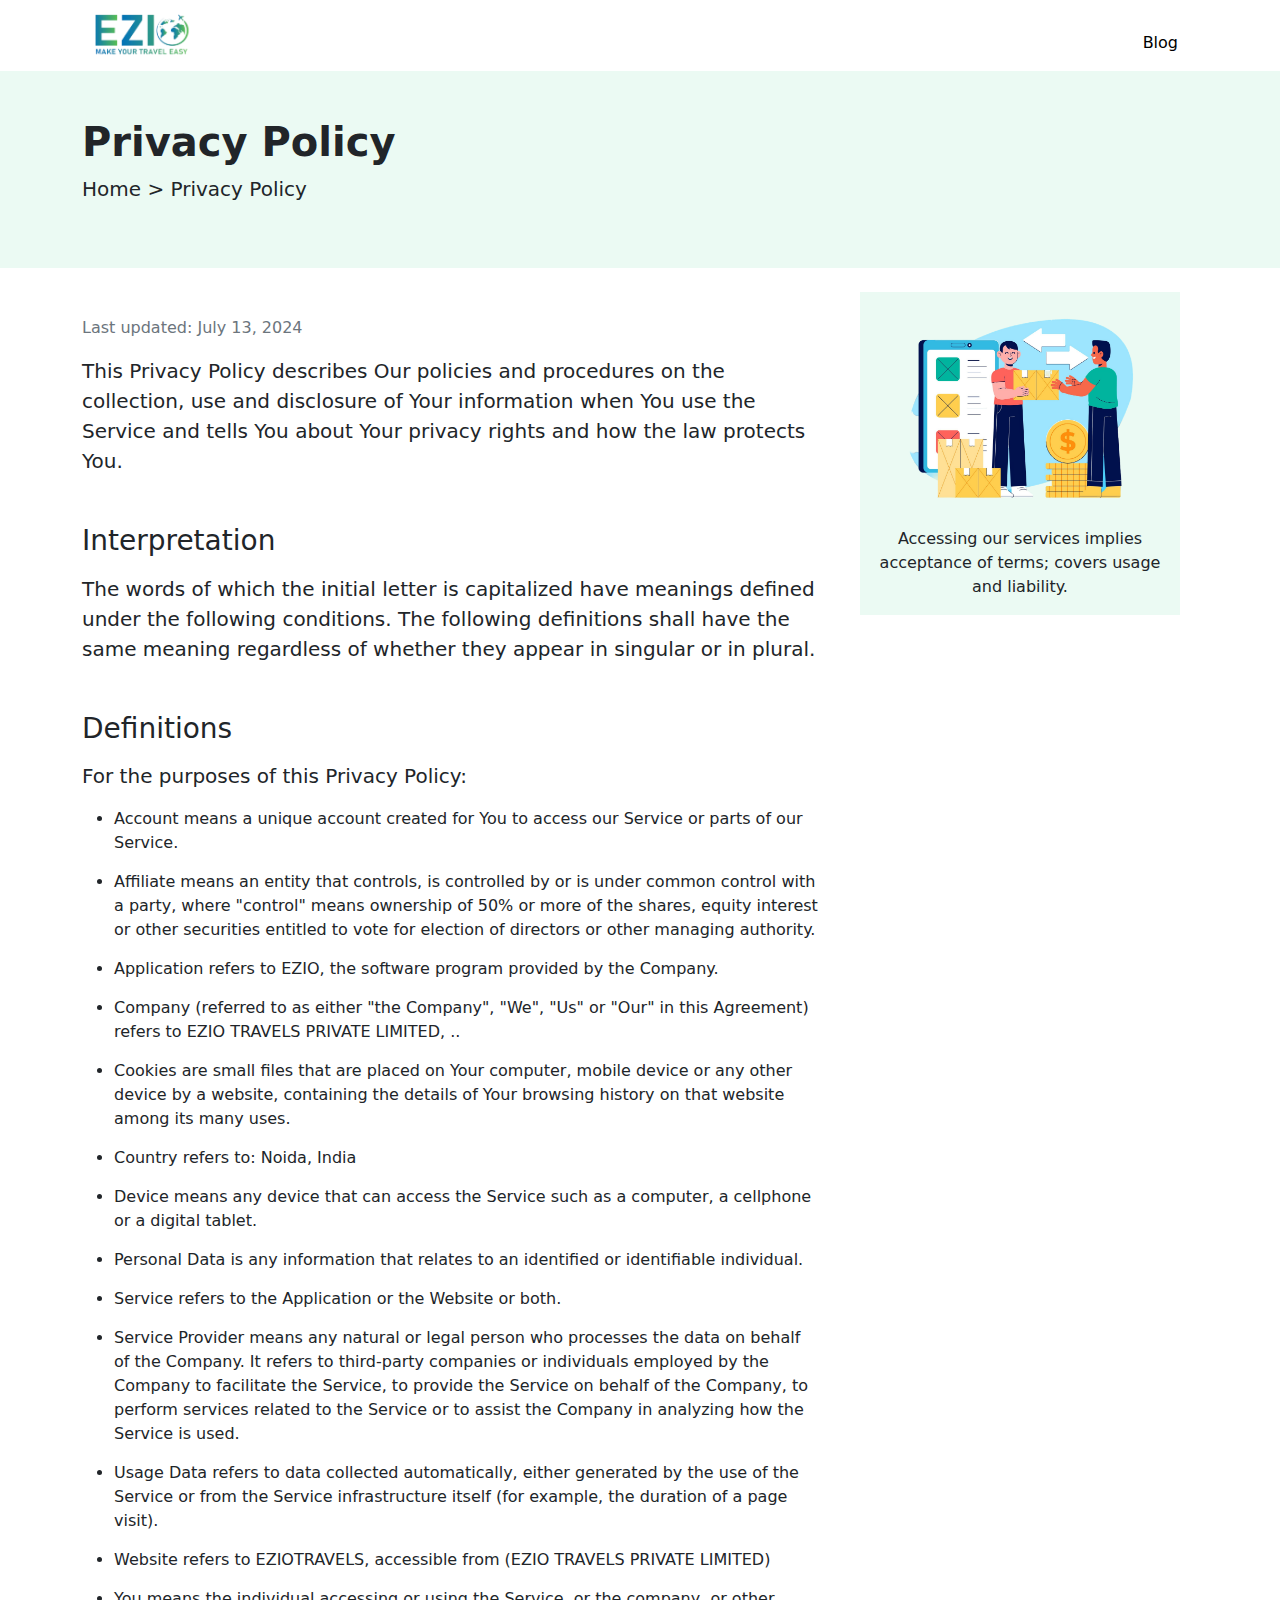
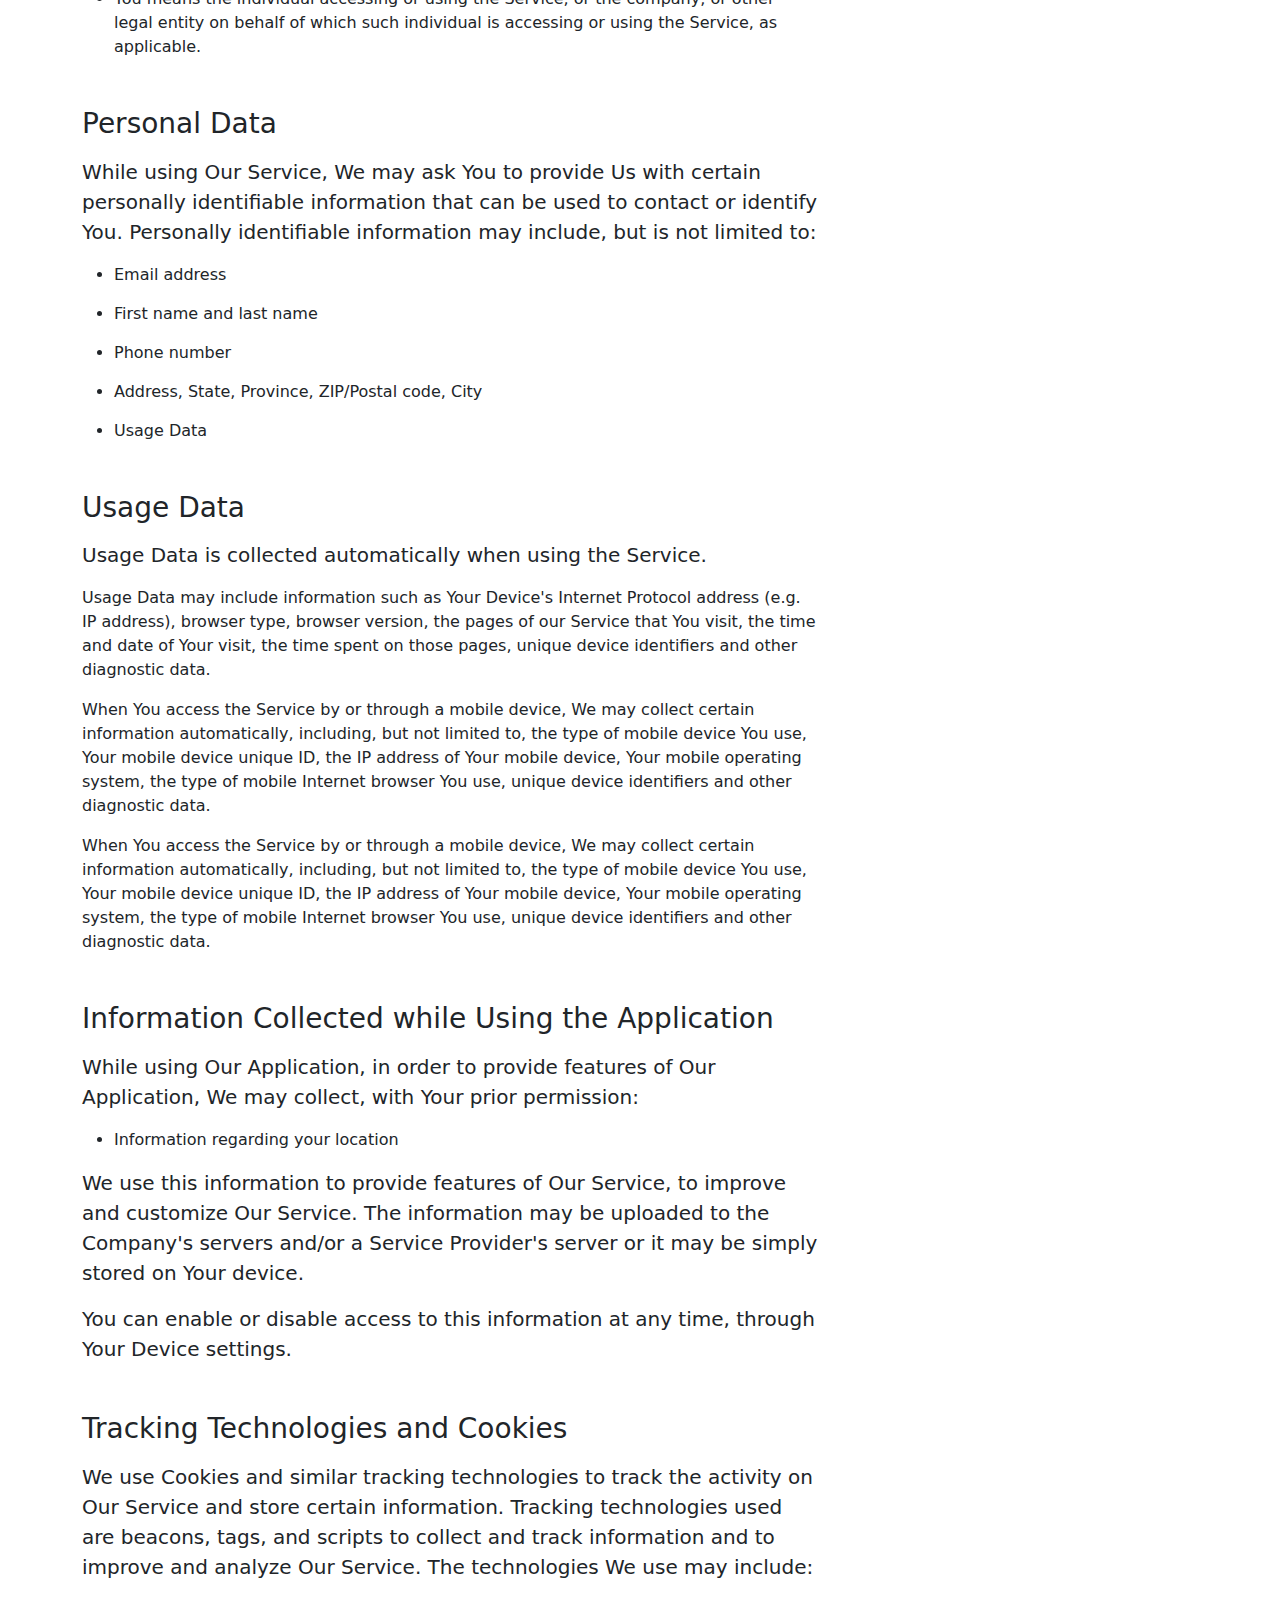
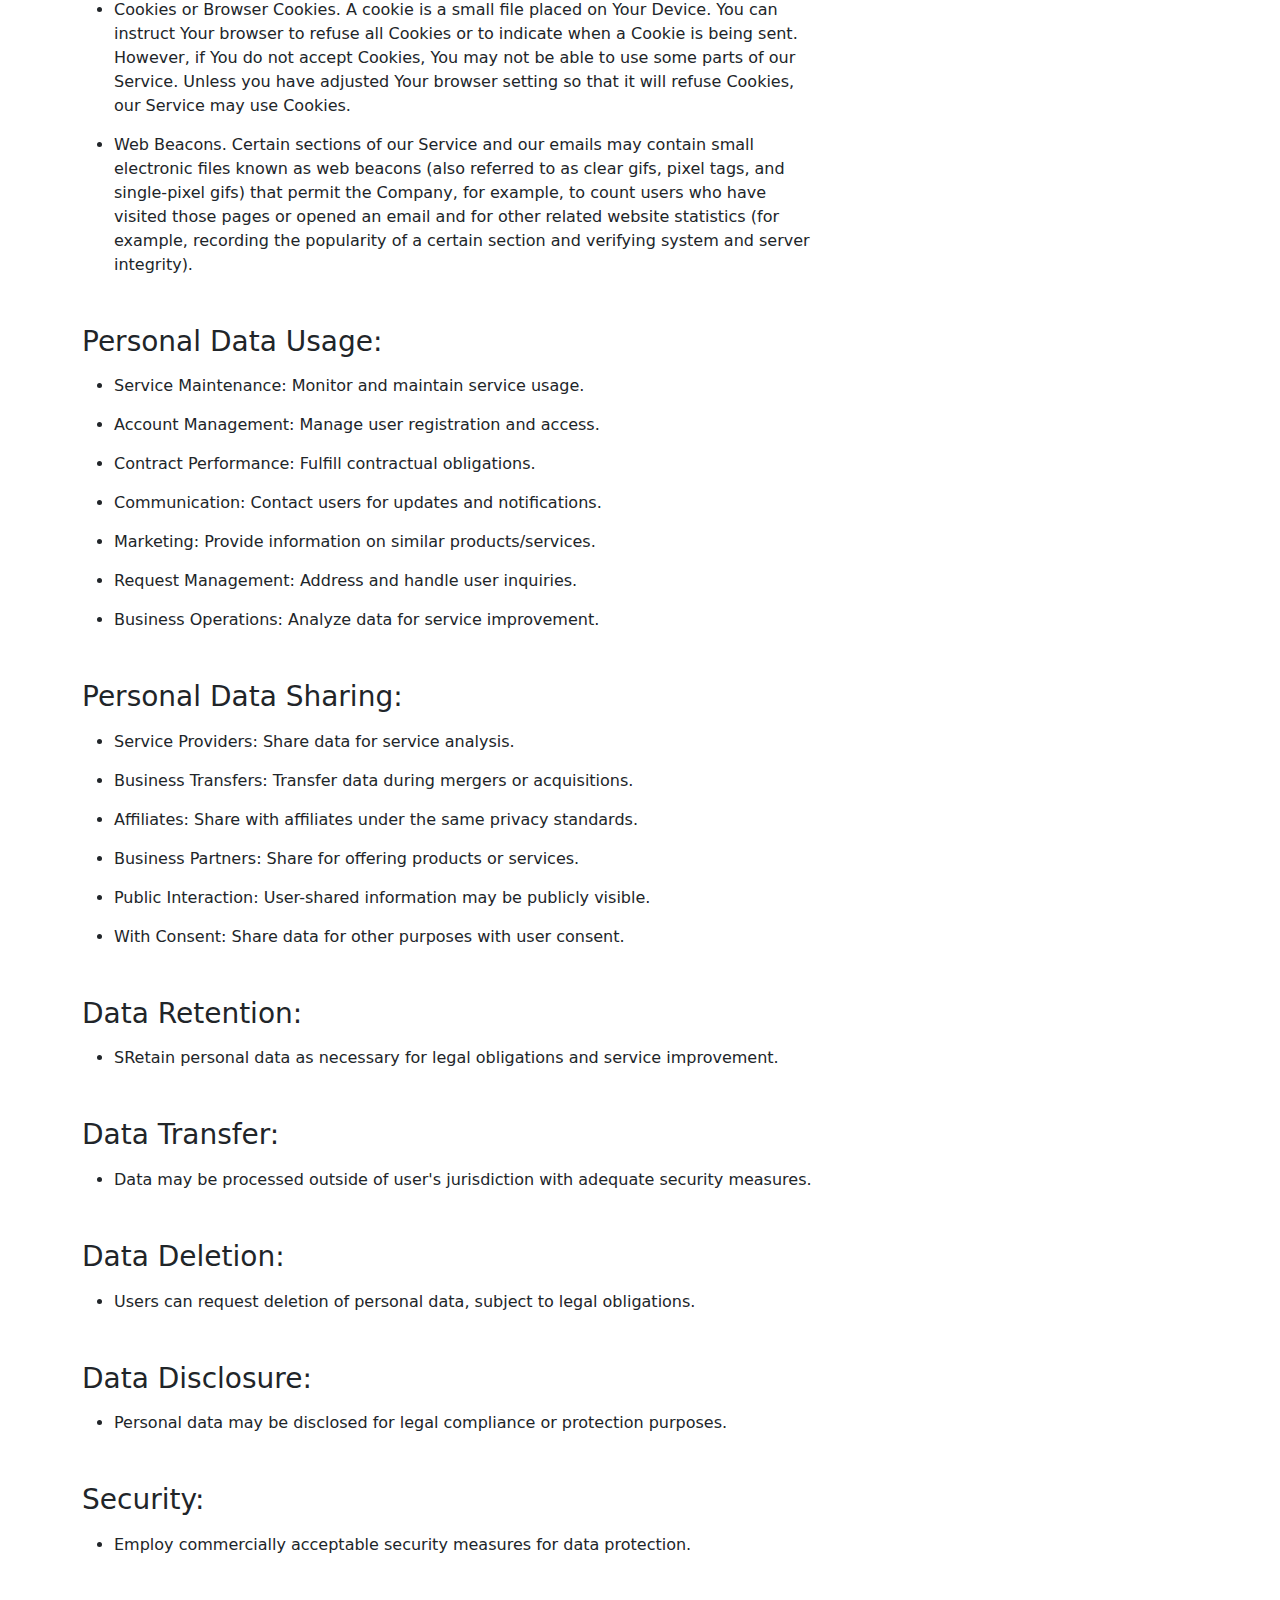
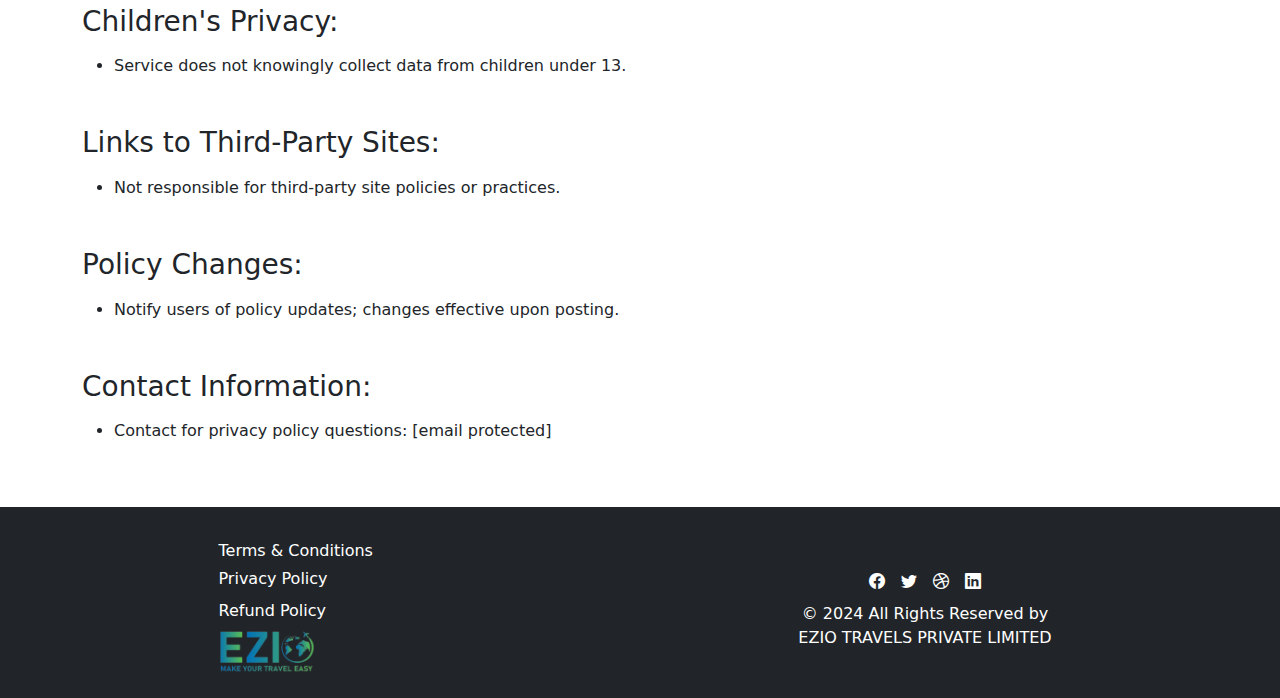
==== privacyPolicy.html @ 4a04f069 "nikhil" ====
<!DOCTYPE html>
<html lang="en">

<head>
    <meta charset="UTF-8">
    <meta name="viewport" content="width=device-width, initial-scale=1.0">
    <link rel="stylesheet" href="https://cdn.jsdelivr.net/npm/bootstrap@5.3.3/dist/css/bootstrap.min.css">
    <link rel="stylesheet" href="https://cdnjs.cloudflare.com/ajax/libs/font-awesome/6.5.2/css/all.min.css">
    <link rel="stylesheet" href="https://cdn.jsdelivr.net/npm/bootstrap-icons@1.11.3/font/bootstrap-icons.min.css">
    <title>Document</title>
    <style>
        body {
            padding-top: 70px;
            /* Height of the fixed navbar */
        }

        .navCont-fluid {
            background-color: #fff;
            position: fixed;
            top: 0;
            width: 100%;
            z-index: 1000;
        }

        .termCondition {
            background-color: #EBFAF3;
        }

        .getStart {
            background-color: #018650;
            color: #fff;
            border: none;
        }

        .introImg {

            padding: 1rem;
        }

        .T-and-CImg {
            position: absolute;
            top: auto;
            right: 100px;
            width: 100%;
            max-width: 25%;
            background-color: #EBFAF3;
        }

        .fixed-position {
            position: fixed;
            top: 50px;
            right: 100px;
            width: 25%;
            z-index: 1000;
        }

        li {
            margin-top: 15px;
        }

        @media (max-width: 992px) {
            .T-and-CImg {
                display: none !important;
            }
        }
    </style>
</head>

<body>
    <div class="container-fluid navCont-fluid">
        <div class="container">
            <nav class="navbar navbar-expand-lg">
                <div class="container-fluid">
                    <a class="navbar-brand" href="./index.html"><img style="height: auto; width: 100px;"
                            src="images/EZILogo.png" alt=""></a>
                    <button class="navbar-toggler" type="button" data-bs-toggle="collapse"
                        data-bs-target="#navbarNavDropdown" aria-controls="navbarNavDropdown" aria-expanded="false"
                        aria-label="Toggle navigation">
                        <span class="navbar-toggler-icon"></span>
                    </button>
                    <div class="collapse navbar-collapse me-auto" id="navbarNavDropdown">
                        <ul class="navbar-nav ms-auto">
                            <li class="nav-item">
                                <a class="nav-link active" aria-current="page" href="/BlogPage.html">Blog</a>
                            </li>
                        </ul>
                    </div>
                </div>
            </nav>
        </div>
    </div>

    <!-- *******************Privacy Policy***************** -->
    <div class="container-fluid termCondition">
        <div class="container py-5">
            <h1 class="fs-1 fw-bold">Privacy Policy</h1>
            <p class="fs-5">Home > Privacy Policy</p>
        </div>
    </div>
    <div class="container mb-5">
        <div class="row">
            <div class="col-lg-8 col-md-12 sm-12">
                <p class="mt-5 text-secondary">Last updated: July 13, 2024</p>
                <p class="fs-5">This Privacy Policy describes Our policies and procedures on the collection, use and
                    disclosure of Your information when You use the Service and tells You about Your privacy rights and
                    how the law protects You.

                </p>

                <h5 class="mt-5 fs-3 mb-3">Interpretation</h5>
                <p class="fs-5">The words of which the initial letter is capitalized have meanings defined under the
                    following conditions. The following definitions shall have the same meaning regardless of whether
                    they appear in singular or in plural.
                </p>

                <h5 class="mt-5 fs-3 mb-3">Definitions</h5>
                <p class="fs-5">For the purposes of this Privacy Policy:</p>

                <ul>
                    <li> Account means a unique account created for You to access our Service or parts of our Service.
                    </li>


                    <li>Affiliate means an entity that controls, is controlled by or is under common control with a
                        party, where "control" means ownership of 50% or more of the shares, equity interest or other
                        securities entitled to vote for election of directors or other managing authority.
                    </li>

                    <li>Application refers to EZIO, the software program provided by the Company.
                    </li>
                    <li>Company (referred to as either "the Company", "We", "Us" or "Our" in this Agreement) refers to
                        EZIO TRAVELS PRIVATE LIMITED, ..
                    </li>
                    <li>Cookies are small files that are placed on Your computer, mobile device or any other device by a
                        website, containing the details of Your browsing history on that website among its many uses.
                    </li>
                    <li>Country refers to: Noida, India
                    </li>
                    <li>Device means any device that can access the Service such as a computer, a cellphone or a digital
                        tablet.
                    </li>
                    <li>Personal Data is any information that relates to an identified or identifiable individual.
                    </li>
                    <li>Service refers to the Application or the Website or both.
                    </li>
                    <li>Service Provider means any natural or legal person who processes the data on behalf of the
                        Company. It refers to third-party companies or individuals employed by the Company to facilitate
                        the Service, to provide the Service on behalf of the Company, to perform services related to the
                        Service or to assist the Company in analyzing how the Service is used.
                    </li>
                    <li>Usage Data refers to data collected automatically, either generated by the use of the Service or
                        from the Service infrastructure itself (for example, the duration of a page visit).
                    </li>
                    <li>Website refers to EZIOTRAVELS, accessible from (EZIO TRAVELS
                        PRIVATE LIMITED)
                    </li>
                    <li>You means the individual accessing or using the Service, or the company, or other legal entity
                        on behalf of which such individual is accessing or using the Service, as applicable.
                    </li>
                </ul>


                <h5 class="mt-5 fs-3 mb-3">Personal Data</h5>
                <p class="fs-5">While using Our Service, We may ask You to provide Us with certain personally
                    identifiable information that can be used to contact or identify You. Personally identifiable
                    information may include, but is not limited to:</p>
                <ul>
                    <li> Email address</li>
                    <li>First name and last name
                    </li>
                    <li>Phone number
                    </li>
                    <li>Address, State, Province, ZIP/Postal code, City
                    </li>
                    <li>Usage Data
                    </li>
                </ul>
                <h5 class="mt-5 fs-3 mb-3">Usage Data</h5>
                <p class="fs-5">Usage Data is collected automatically when using the Service.</p>
                <p class="fs-6 ">Usage Data may include information such as Your Device's Internet Protocol address
                    (e.g.
                    IP address), browser type, browser version, the pages of our Service that You visit, the time and
                    date of Your visit, the time spent on those pages, unique device identifiers and other diagnostic
                    data.</p>
                <p class="fs-6">When You access the Service by or through a mobile device, We may collect certain
                    information
                    automatically, including, but not limited to, the type of mobile device You use, Your mobile device
                    unique ID, the IP address of Your mobile device, Your mobile operating system, the type of mobile
                    Internet browser You use, unique device identifiers and other diagnostic data.</p>
                <p class="fs-6">When You access the Service by or through a mobile device, We may collect certain
                    information
                    automatically, including, but not limited to, the type of mobile device You use, Your mobile device
                    unique ID, the IP address of Your mobile device, Your mobile operating system, the type of mobile
                    Internet browser You use, unique device identifiers and other diagnostic data.</p>

                <h5 class="mt-5 fs-3 mb-3">Information Collected while Using the Application</h5>
                <p class="fs-5">While using Our Application, in order to provide features of Our Application, We may
                    collect, with Your prior permission:</p>
                <ul>
                    <li>Information regarding your location
                    </li>
                </ul>
                <p class="fs-5">We use this information to provide features of Our Service, to improve and customize Our
                    Service. The information may be uploaded to the Company's servers and/or a Service Provider's server
                    or it may be simply stored on Your device.
                </p>

                <p class="fs-5">You can enable or disable access to this information at any time, through Your Device
                    settings.</p>
                </p>

                <h5 class="mt-5 fs-3 mb-3">Tracking Technologies and Cookies</h5>
                <p class="fs-5">We use Cookies and similar tracking technologies to track the activity on Our Service
                    and store certain information. Tracking technologies used are beacons, tags, and scripts to collect
                    and track information and to improve and analyze Our Service. The technologies We use may include:
                </p>
                <ul>
                    <li> Cookies or Browser Cookies. A cookie is a small file placed on Your Device. You can instruct
                        Your browser to refuse all Cookies or to indicate when a Cookie is being sent. However, if You
                        do not accept Cookies, You may not be able to use some parts of our Service. Unless you have
                        adjusted Your browser setting so that it will refuse Cookies, our Service may use Cookies.
                    </li>
                    <li>Web Beacons. Certain sections of our Service and our emails may contain small electronic files
                        known as web beacons (also referred to as clear gifs, pixel tags, and single-pixel gifs) that
                        permit the Company, for example, to count users who have visited those pages or opened an email
                        and for other related website statistics (for example, recording the popularity of a certain
                        section and verifying system and server integrity).
                    </li>
                </ul>

                <h5 class="mt-5 fs-3 mb-3">Personal Data Usage:</h5>
                <ul>
                    <li>Service Maintenance: Monitor and maintain service usage.
                    </li>
                    <li>Account Management: Manage user registration and access.
                    </li>
                    <li>Contract Performance: Fulfill contractual obligations.
                    </li>
                    <li>Communication: Contact users for updates and notifications.
                    </li>
                    <li>Marketing: Provide information on similar products/services.
                    </li>
                    <li>Request Management: Address and handle user inquiries.
                    </li>
                    <li>Business Operations: Analyze data for service improvement.
                    </li>
                </ul>

                <h5 class="mt-5 fs-3 mb-3">Personal Data Sharing:</h5>
                <ul>
                    <li>Service Providers: Share data for service analysis.
                    </li>
                    <li>Business Transfers: Transfer data during mergers or acquisitions.
                    </li>
                    <li>Affiliates: Share with affiliates under the same privacy standards.
                    </li>
                    <li>Business Partners: Share for offering products or services.
                    </li>
                    <li>Public Interaction: User-shared information may be publicly visible.
                    </li>
                    <li>With Consent: Share data for other purposes with user consent.
                    </li>
                </ul>

                <h5 class="mt-5 fs-3 mb-3">Data Retention:
                </h5>
                <ul>
                    <li>SRetain personal data as necessary for legal obligations and service improvement.
                    </li>
                </ul>

                <h5 class="mt-5 fs-3 mb-3">Data Transfer:
                </h5>
                <ul>
                    <li>Data may be processed outside of user's jurisdiction with adequate security measures.
                    </li>
                </ul>

                <h5 class="mt-5 fs-3 mb-3">Data Deletion:
                </h5>
                <ul>
                    <li>Users can request deletion of personal data, subject to legal obligations.
                    </li>
                </ul>

                <h5 class="mt-5 fs-3 mb-3">Data Disclosure:
                </h5>
                <ul>
                    <li>Personal data may be disclosed for legal compliance or protection purposes.
                    </li>
                </ul>

                <h5 class="mt-5 fs-3 mb-3">Security:
                </h5>
                <ul>
                    <li>Employ commercially acceptable security measures for data protection.
                    </li>
                </ul>

                <h5 class="mt-5 fs-3 mb-3">Children's Privacy:
                </h5>
                <ul>
                    <li>Service does not knowingly collect data from children under 13.
                    </li>
                </ul>
                <h5 class="mt-5 fs-3 mb-3">Links to Third-Party Sites:
                </h5>
                <ul>
                    <li>Not responsible for third-party site policies or practices.
                    </li>
                </ul>
                <h5 class="mt-5 fs-3 mb-3">Policy Changes:
                </h5>
                <ul>
                    <li>Notify users of policy updates; changes effective upon posting.
                    </li>
                </ul>
                <h5 class="mt-5 fs-3 mb-3">Contact Information:
                </h5>
                <ul>
                    <li>Contact for privacy policy questions: [email protected]
                    </li>
                </ul>
            </div>
            <div class="T-and-CImg col-lg-4 d-flex flex-column justify-content-start align-items-center mt-4 mb-5">
                <img class="introImg img-fluid" src="images/refundPolicy.png" alt="">
                <p class="text-center fw-medium">Accessing our services implies acceptance of terms; covers usage and
                    liability.</p>
            </div>
        </div>
    </div>





    <!-- Site footer -->
    <footer class="site-footer bg-dark text-white py-4">
        <div class="container">
            <div class="row">
                <div class="col d-flex justify-content-center">
                    <!-- Left Side Content -->
                    <div class="col-lg-6 col-md-6 col-sm-12 mb-3 mb-lg-0 d-flex flex-column">
                        <a class="text-decoration-none text-white" href="./term&condition.html" target="_blank">
                            <p class="mt-2 mb-1">Terms & Conditions</p>
                        </a>
                        <a class="text-decoration-none text-white" href="./privacyPolicy.html" target="_blank">
                            <p class="mb-2">Privacy Policy</p>
                        </a>
                        <a class="text-decoration-none text-white" href="./refundPolicy.html" target="_blank">
                            <p class="mb-2">Refund Policy</p>
                        </a>
                        <a href="">
                            <img class="" style="width: 100px;" src="images/EZILogo.png" alt="EZI Logo">
                        </a>
                    </div>
                </div>
                <!-- Right Side Content -->
                <div
                    class="col-lg-6 col-md-6 col-sm-12 d-flex flex-column align-items-center justify-content-center text-center text-lg-center">
                    <ul class="social-icons list-unstyled d-flex mb-2">
                        <li class="mx-2"><a class="text-white" href="#"><i class="bi bi-facebook"></i></a></li>
                        <li class="mx-2"><a class="text-white" href="#"><i class="bi bi-twitter"></i></a></li>
                        <li class="mx-2"><a class="text-white" href="#"><i class="bi bi-dribbble"></i></a></li>
                        <li class="mx-2"><a class="text-white" href="#"><i class="bi bi-linkedin"></i></a></li>
                    </ul>
                    <p class="copyright-text mb-0">&copy; 2024 All Rights Reserved by <br> EZIO TRAVELS PRIVATE LIMITED
                    </p>
                </div>
            </div>
        </div>
    </footer>

    <script>
        document.addEventListener('DOMContentLoaded', function () {
            const imgContainer = document.querySelector('.T-and-CImg');
            const offsetTop = imgContainer.offsetTop;

            window.addEventListener('scroll', function () {
                if (window.pageYOffset > offsetTop - 70) {
                    imgContainer.classList.add('fixed-position');
                } else {
                    imgContainer.classList.remove('fixed-position');
                }
            });
        });
    </script>

    <script src="https://cdn.jsdelivr.net/npm/bootstrap@5.3.3/dist/js/bootstrap.bundle.min.js"
        integrity="sha384-YvpcrYf0tY3lHB60NNkmXc5s9fDVZLESaAA55NDzOxhy9GkcIdslK1eN7N6jIeHz"
        crossorigin="anonymous"></script>
</body>

</html>
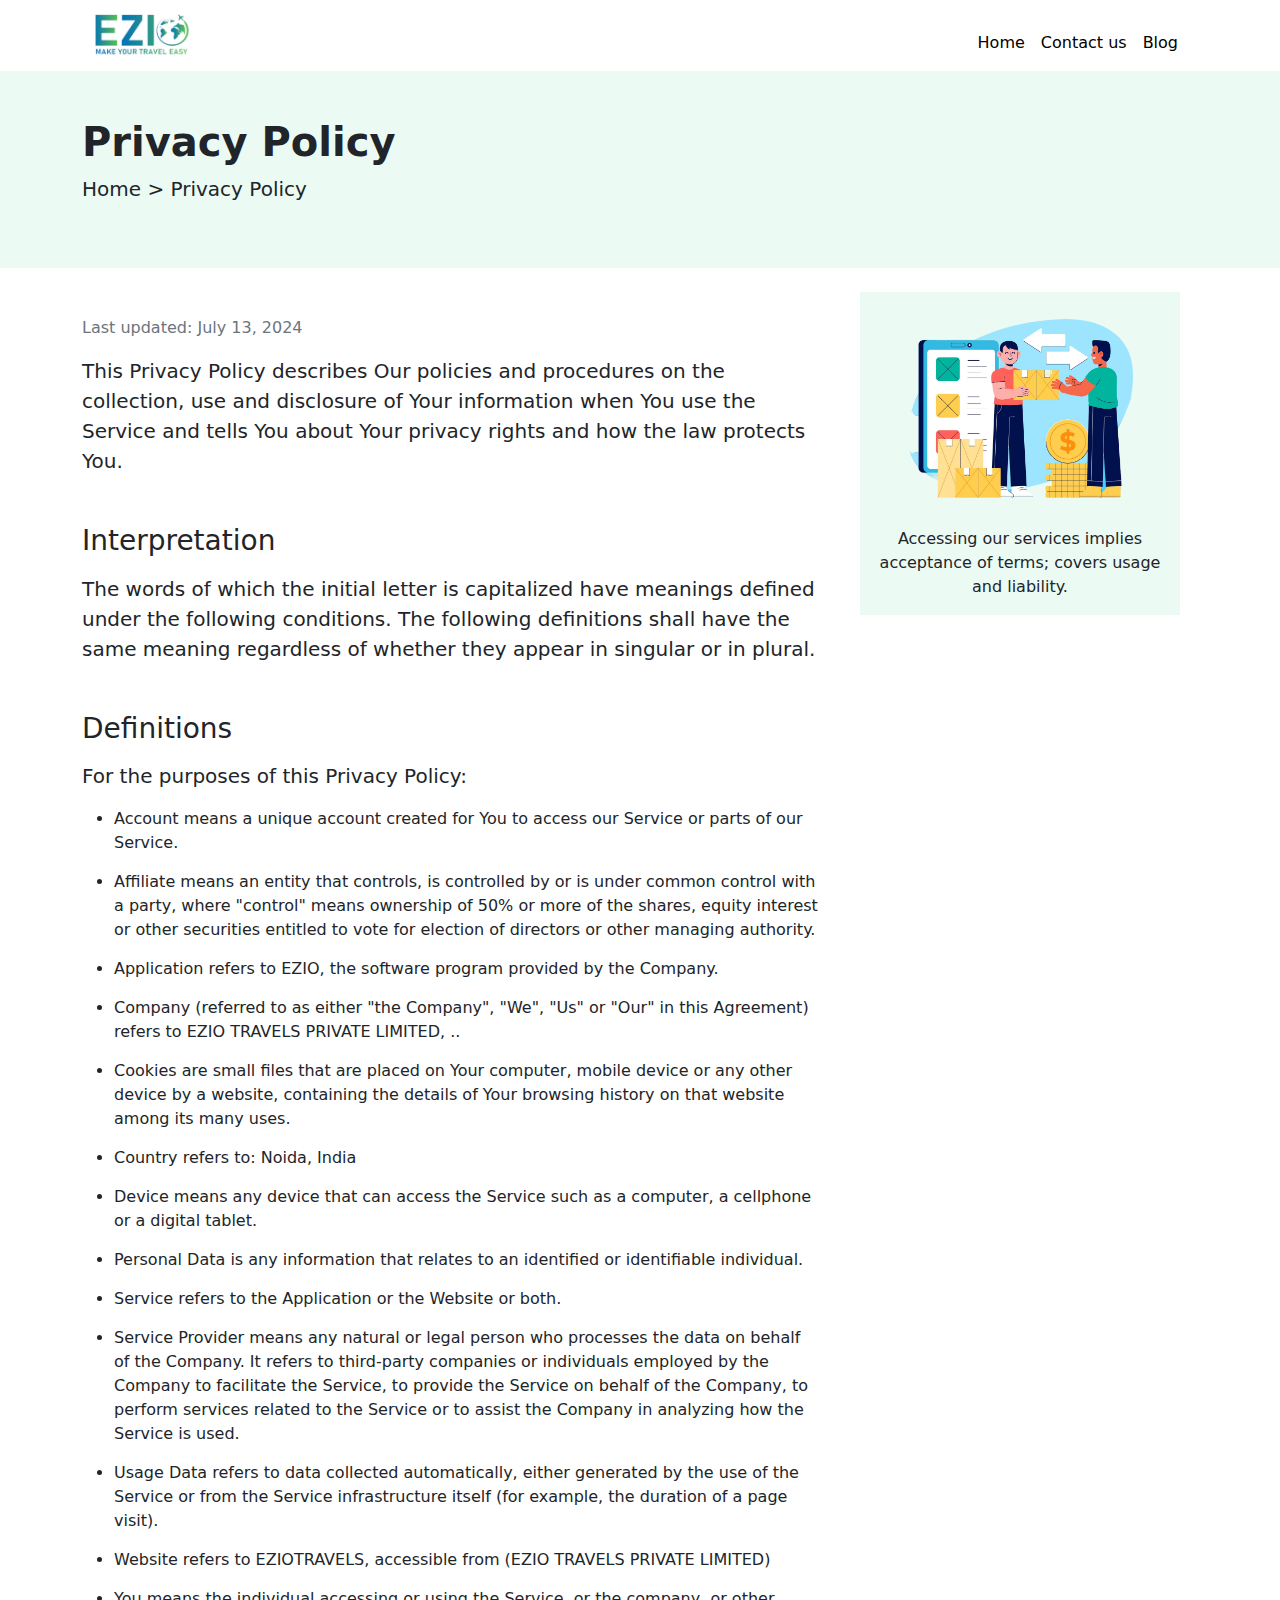
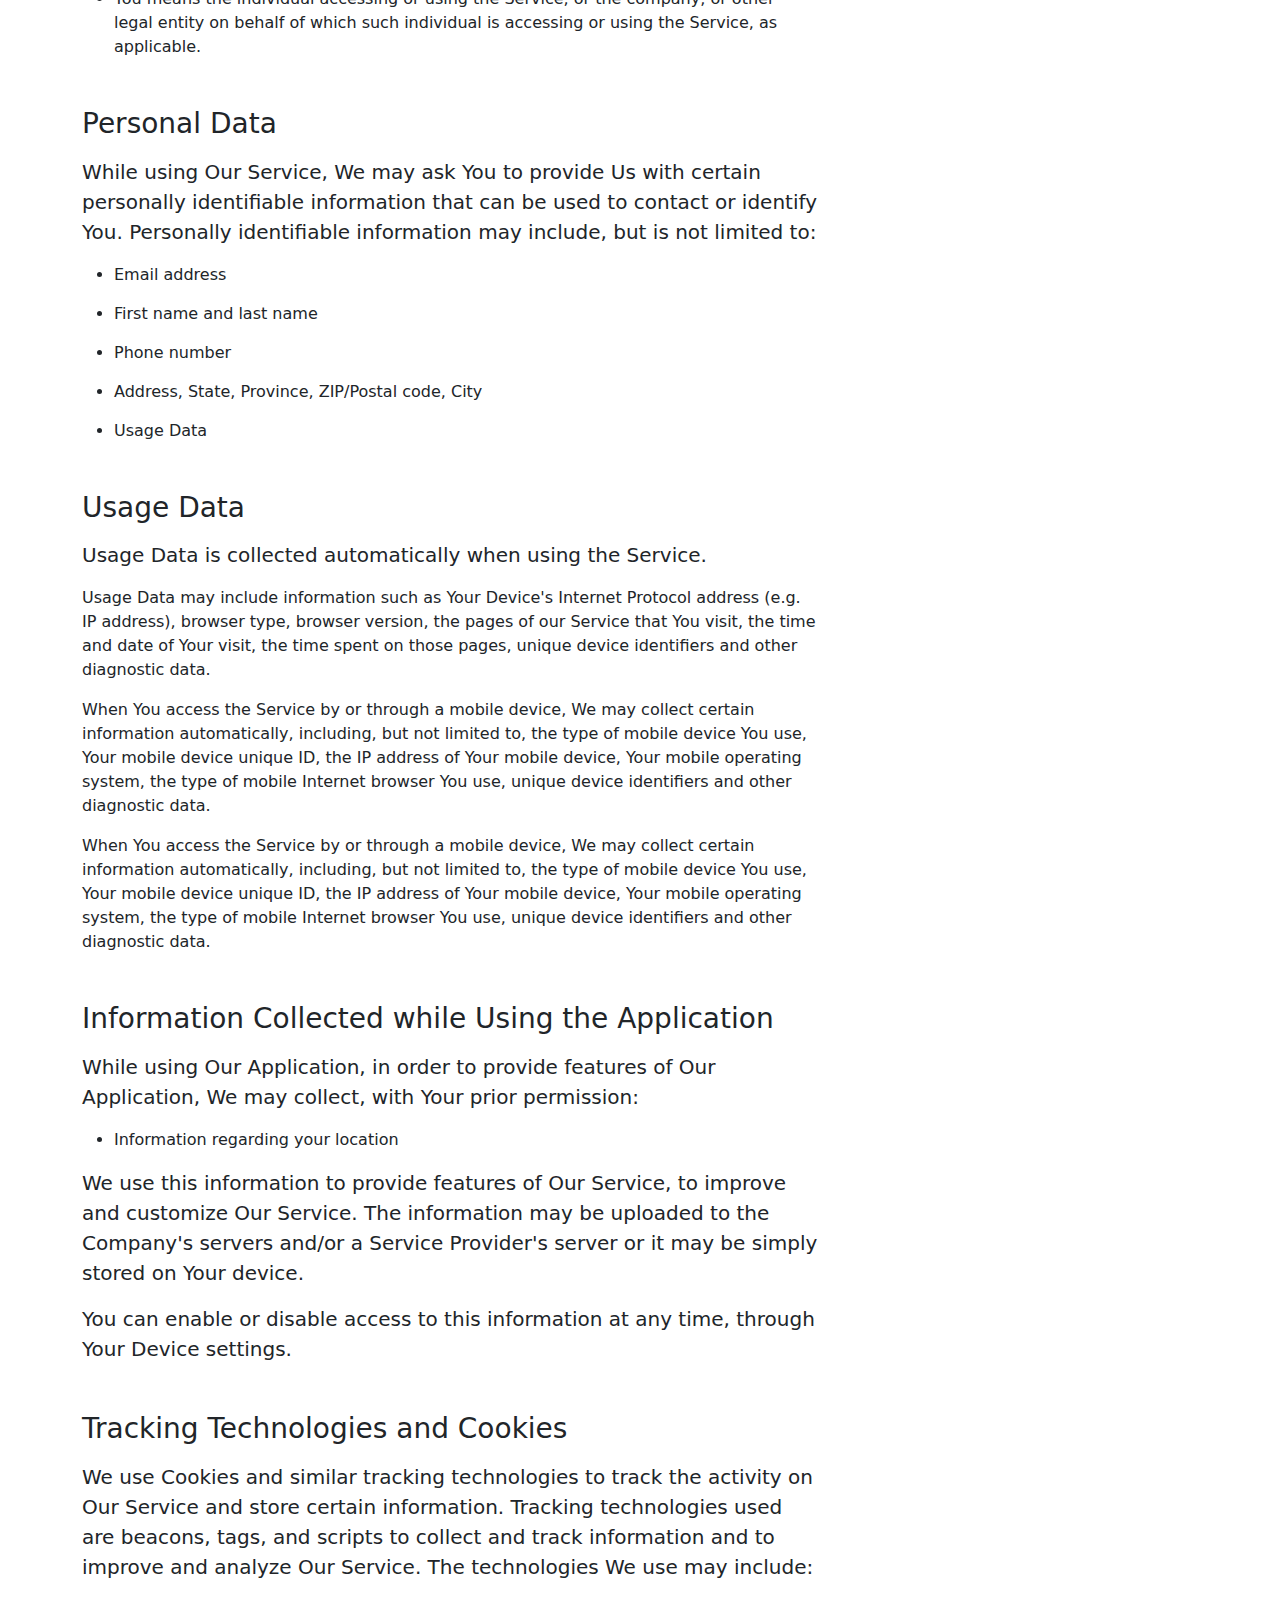
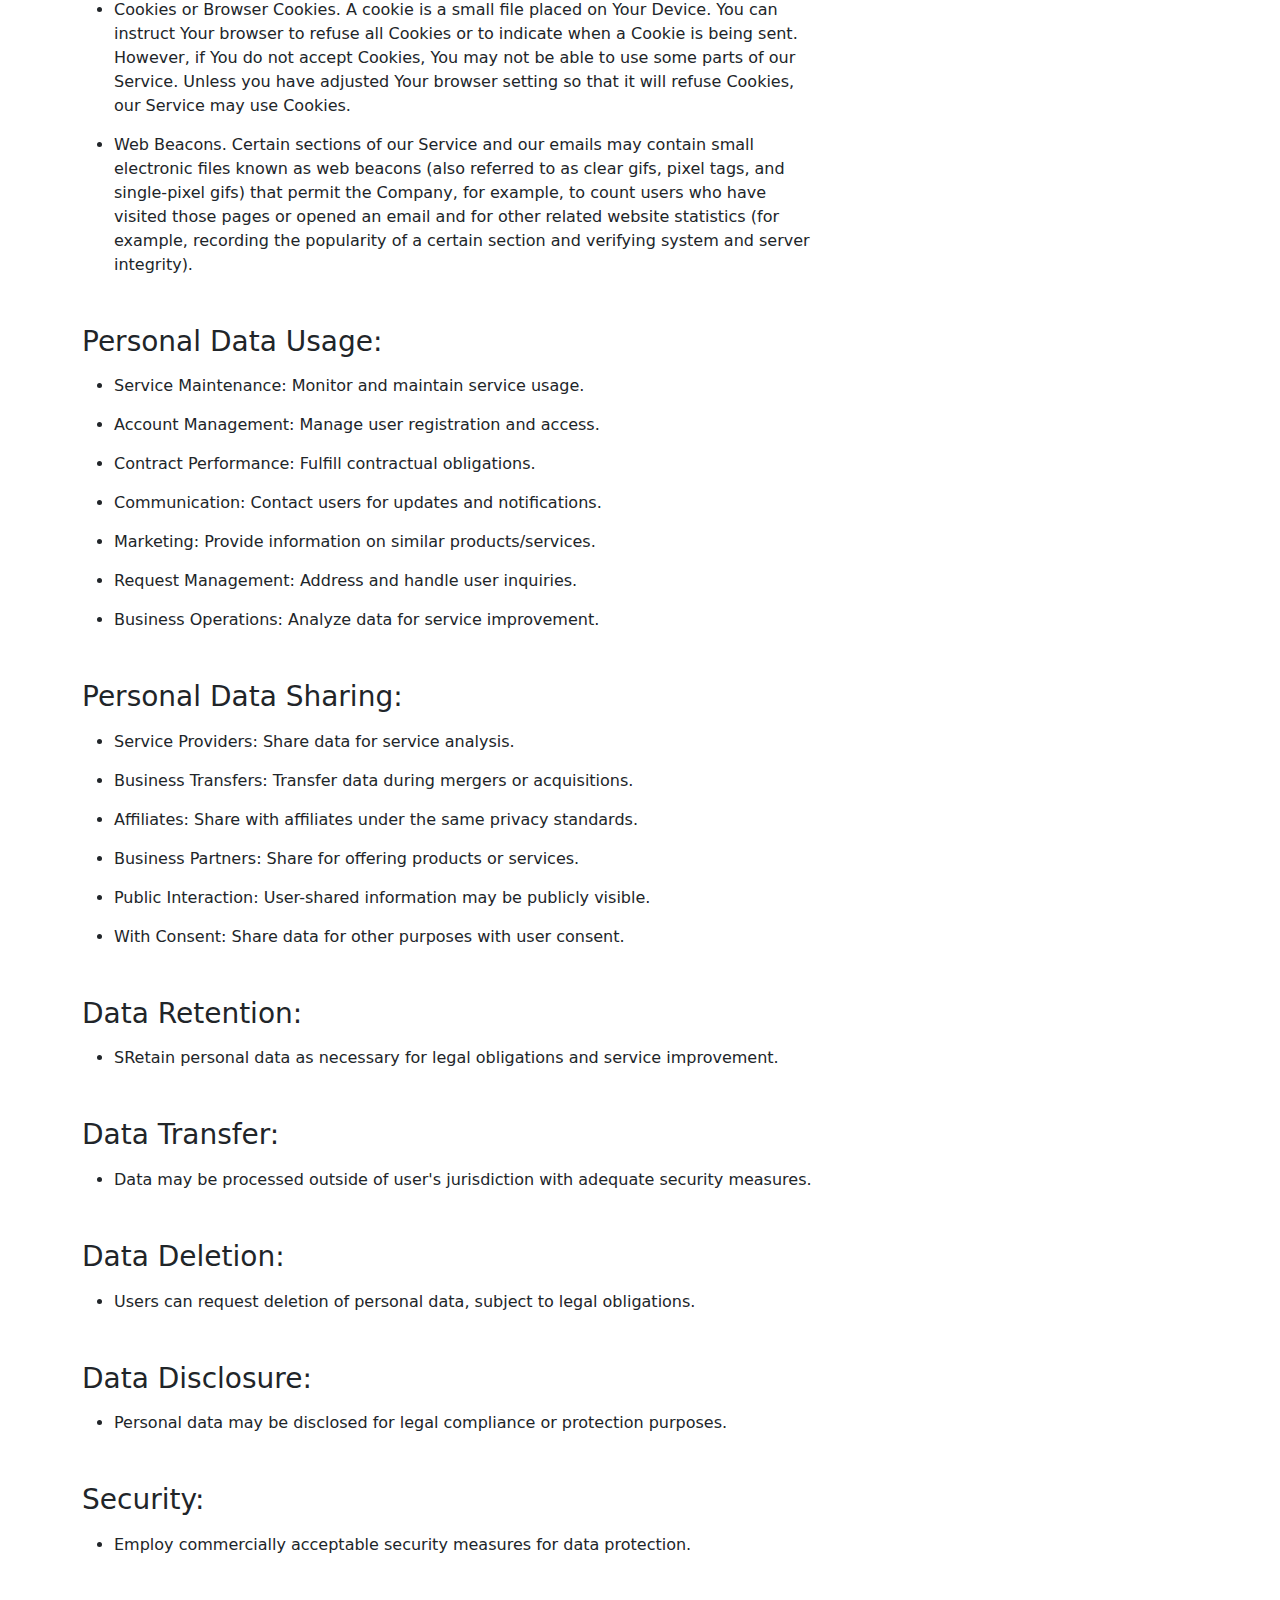
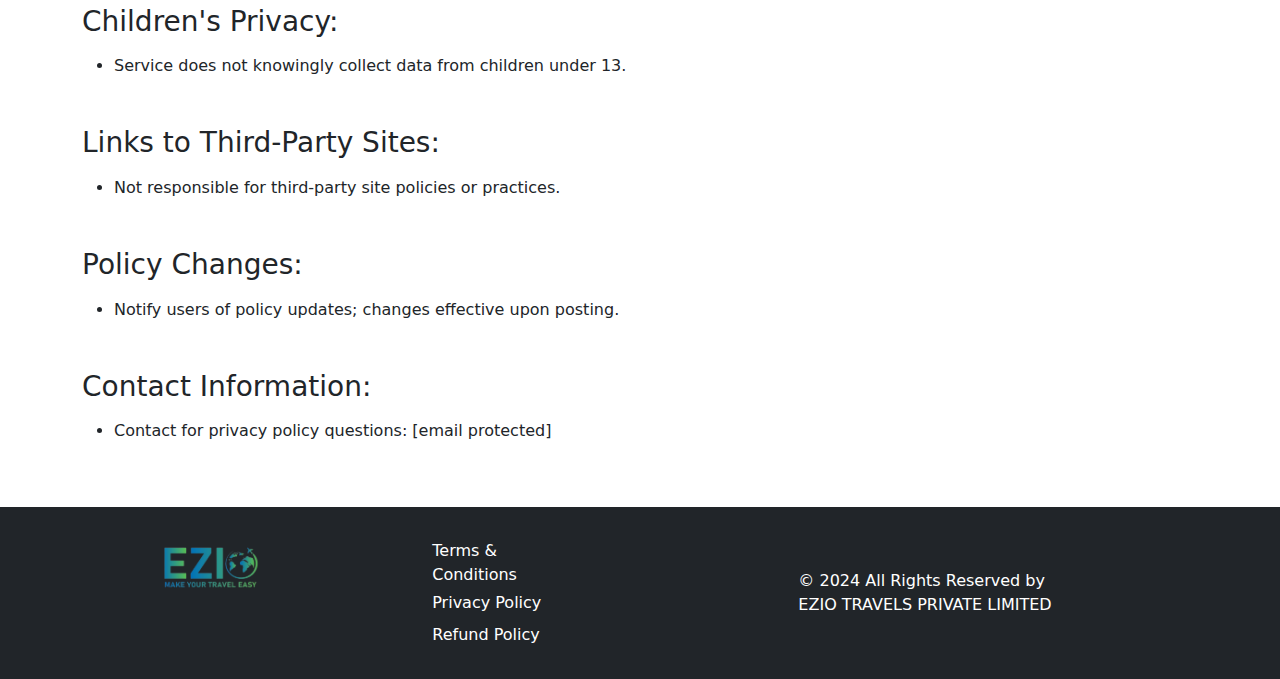
==== commit c8f7b506: "updated with 3d cube" ====
--- a/privacyPolicy.html
+++ b/privacyPolicy.html
@@ -71,7 +71,7 @@
         <div class="container">
             <nav class="navbar navbar-expand-lg">
                 <div class="container-fluid">
-                    <a class="navbar-brand" href="./index.html"><img style="height: auto; width: 100px;"
+                    <a class="navbar-brand" href="./index.html"><img style="height: auto; width: 100px; "
                             src="images/EZILogo.png" alt=""></a>
                     <button class="navbar-toggler" type="button" data-bs-toggle="collapse"
                         data-bs-target="#navbarNavDropdown" aria-controls="navbarNavDropdown" aria-expanded="false"
@@ -80,6 +80,12 @@
                     </button>
                     <div class="collapse navbar-collapse me-auto" id="navbarNavDropdown">
                         <ul class="navbar-nav ms-auto">
+                            <li class="nav-item">
+                                <a class="nav-link active" aria-current="page" href="/">Home</a>
+                            </li>
+                            <li class="nav-item">
+                                <a class="nav-link active" aria-current="page" href="/">Contact us</a>
+                            </li>
                             <li class="nav-item">
                                 <a class="nav-link active" aria-current="page" href="/BlogPage.html">Blog</a>
                             </li>
@@ -335,12 +341,18 @@
 
 
     <!-- Site footer -->
+    <!-- footer -->
     <footer class="site-footer bg-dark text-white py-4">
         <div class="container">
             <div class="row">
+                <div class="col d-flex justify-content-center my-3">
+                    <a href="">
+                        <img class="" style="width: 100px" src="images/EZILogo.png" alt="EZI Logo" />
+                    </a>
+                </div>
                 <div class="col d-flex justify-content-center">
                     <!-- Left Side Content -->
-                    <div class="col-lg-6 col-md-6 col-sm-12 mb-3 mb-lg-0 d-flex flex-column">
+                    <div class="col-lg-6 col-md-6 col-sm-12 mb-3 mb-lg-0 d-flex flex-column align-items-start">
                         <a class="text-decoration-none text-white" href="./term&condition.html" target="_blank">
                             <p class="mt-2 mb-1">Terms & Conditions</p>
                         </a>
@@ -350,21 +362,16 @@
                         <a class="text-decoration-none text-white" href="./refundPolicy.html" target="_blank">
                             <p class="mb-2">Refund Policy</p>
                         </a>
-                        <a href="">
-                            <img class="" style="width: 100px;" src="images/EZILogo.png" alt="EZI Logo">
-                        </a>
+
                     </div>
                 </div>
+
                 <!-- Right Side Content -->
-                <div
-                    class="col-lg-6 col-md-6 col-sm-12 d-flex flex-column align-items-center justify-content-center text-center text-lg-center">
-                    <ul class="social-icons list-unstyled d-flex mb-2">
-                        <li class="mx-2"><a class="text-white" href="#"><i class="bi bi-facebook"></i></a></li>
-                        <li class="mx-2"><a class="text-white" href="#"><i class="bi bi-twitter"></i></a></li>
-                        <li class="mx-2"><a class="text-white" href="#"><i class="bi bi-dribbble"></i></a></li>
-                        <li class="mx-2"><a class="text-white" href="#"><i class="bi bi-linkedin"></i></a></li>
-                    </ul>
-                    <p class="copyright-text mb-0">&copy; 2024 All Rights Reserved by <br> EZIO TRAVELS PRIVATE LIMITED
+                <div class="col-lg-6 col-md-6 col-sm-6 d-flex flex-column align-items-center justify-content-center">
+
+                    <p class="copyright-text mb-0">
+                        &copy; 2024 All Rights Reserved by <br />
+                        EZIO TRAVELS PRIVATE LIMITED
                     </p>
                 </div>
             </div>
